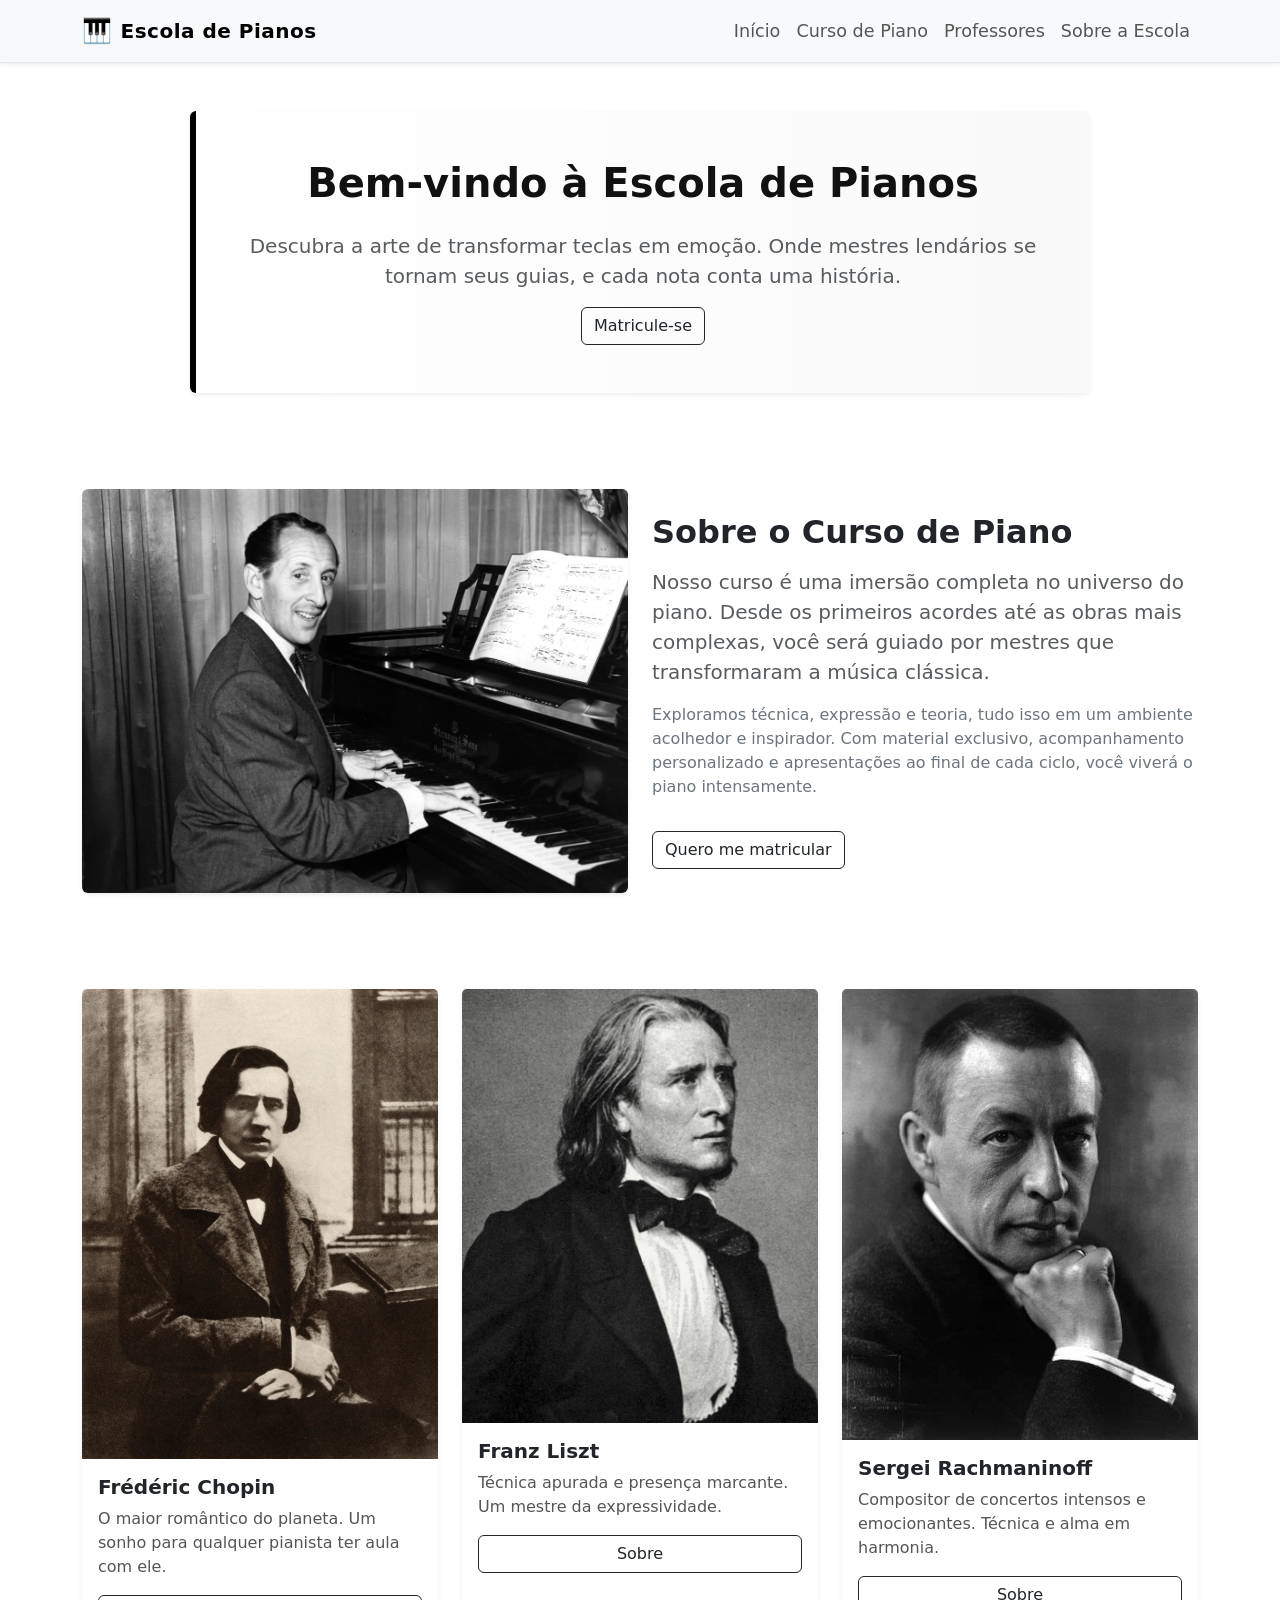
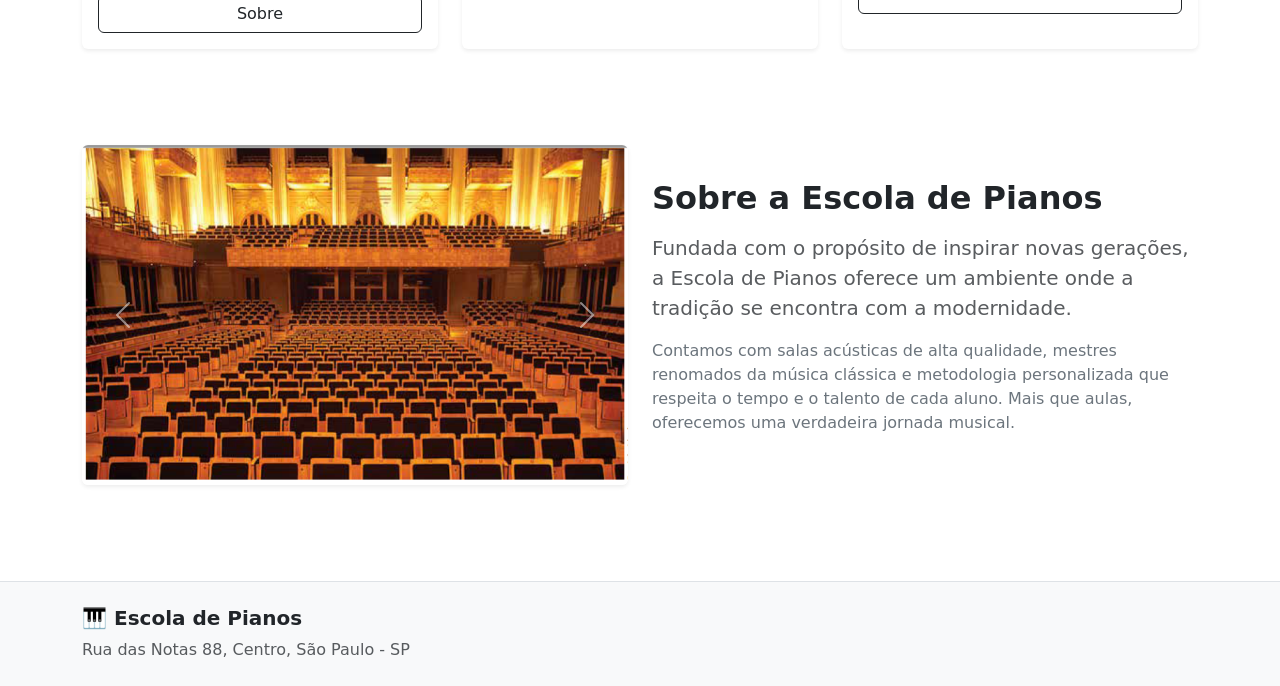
==== index.html @ ec3e9e20 "commit inicial" ====
<!DOCTYPE html>
<html lang="pt-br">
<head>
  <meta charset="UTF-8">
  <meta name="viewport" content="width=device-width, initial-scale=1.0">
  <title>Escola de Pianos</title>
  <link rel="stylesheet" href="style.css">
  <link href="https://cdn.jsdelivr.net/npm/bootstrap@5.3.3/dist/css/bootstrap.min.css" rel="stylesheet">
  <style>
    html {
      scroll-behavior: smooth;
    }
  </style>
</head>
<body>

  
  <nav class="navbar navbar-expand-lg navbar-light bg-light shadow-sm">
    <div class="container d-flex justify-content-between align-items-center">
      <a class="navbar-brand fw-bold d-flex align-items-center" href="#">
        <span class="me-2 fs-4">🎹</span> Escola de Pianos
      </a>
  
    
  
      <button class="navbar-toggler" type="button" data-bs-toggle="collapse"
              data-bs-target="#navbarNav" aria-controls="navbarNav"
              aria-expanded="false" aria-label="Toggle navigation">
        <span class="navbar-toggler-icon"></span>
      </button>
      
      <div class="collapse navbar-collapse" id="navbarNav">
        <ul class="navbar-nav ms-auto">
          <li class="nav-item">
            <a class="nav-link" href="index.html">Início</a>
          </li>
          <li class="nav-item">
            <a class="nav-link" href="#curso">Curso de Piano</a>
          </li>
          <li class="nav-item">
            <a class="nav-link" href="#professores">Professores</a>
          </li>
          <li class="nav-item">
            <a class="nav-link" href="#sobre">Sobre a Escola</a>
          </li>
         
        
          
          </li>
        </ul>
      </div>
    </div>
  </nav>
  <section class="container my-5">
    <div class="hero-box p-5 rounded text-center shadow-sm">
      <h1 class="display-5 fw-bold mb-4">Bem-vindo à Escola de Pianos</h1>
      <p class="lead text-muted">
        Descubra a arte de transformar teclas em emoção. Onde mestres lendários se tornam seus guias, e cada nota conta uma história.
      </p>
      <button class="btn btn-outline-dark w-60" data-bs-toggle="modal" data-bs-target="#formModal">Matricule-se</button>
    </div>
  </section>
  <section id="curso" class="container py-5">
    <div class="row align-items-center">
      <div class="col-md-6">
        <img src="./img/piano-curso.png" alt="Curso de Piano" class="img-fluid rounded shadow-sm">
      </div>
      <div class="col-md-6 mt-4 mt-md-0">
        <h2 class="fw-bold mb-3">Sobre o Curso de Piano</h2>
        <p class="lead text-muted">
          Nosso curso é uma imersão completa no universo do piano. Desde os primeiros acordes até as obras mais complexas, você será guiado por mestres que transformaram a música clássica.
        </p>
        <p class="text-secondary">
          Exploramos técnica, expressão e teoria, tudo isso em um ambiente acolhedor e inspirador. Com material exclusivo, acompanhamento personalizado e apresentações ao final de cada ciclo, você viverá o piano intensamente.
        </p>
        <button type="button" class="btn btn-outline-dark mt-3" data-bs-toggle="modal" data-bs-target="#formModal">
          Quero me matricular
        </button>
        
      </div>
    </div>
  </section>
  <section id="professores" class="container py-5">
    <div class="row g-4 justify-content-center">
      <div class="col-md-4 col-sm-6">
        <div class="card h-100 border-0 shadow-sm">
          <img src="./img/chopin.png" class="card-img-top" alt="Frédéric Chopin">
          <div class="card-body">
            <h5 class="card-title">Frédéric Chopin</h5>
            <p class="card-text">O maior romântico do planeta. Um sonho para qualquer pianista ter aula com ele.</p>
            <a href="chopin.html" class="btn btn-outline-dark w-100">Sobre</a>
          </div>
        </div>
      </div>

      <div class="col-md-4 col-sm-6">
        <div class="card h-100 border-0 shadow-sm">
          <img src="./img/lizst.png" class="card-img-top" alt="Franz Liszt">
          <div class="card-body">
            <h5 class="card-title">Franz Liszt</h5>
            <p class="card-text">Técnica apurada e presença marcante. Um mestre da expressividade.</p>
            <a href="liszt.html" class="btn btn-outline-dark w-100">Sobre</a>
          </div>
        </div>
      </div>

      <div class="col-md-4 col-sm-6">
        <div class="card h-100 border-0 shadow-sm">
          <img src="./img/rachmaninoff.png" class="card-img-top" alt="Sergei Rachmaninoff">
          <div class="card-body">
            <h5 class="card-title">Sergei Rachmaninoff</h5>
            <p class="card-text">Compositor de concertos intensos e emocionantes. Técnica e alma em harmonia.</p>
            <a href="rach.html" class="btn btn-outline-dark w-100">Sobre</a>
          </div>
        </div>
      </div>
    </div>
  </section>
  <script src="https://cdn.jsdelivr.net/npm/bootstrap@5.3.3/dist/js/bootstrap.bundle.min.js"></script>
  <div class="modal fade" id="formModal" tabindex="-1" aria-labelledby="formModalLabel" aria-hidden="true">
    <div class="modal-dialog">
      <div class="modal-content shadow">
        <div class="modal-header">
          <h5 class="modal-title" id="formModalLabel">Matricule-se</h5>
          <button type="button" class="btn-close" data-bs-dismiss="modal" aria-label="Fechar"></button>
        </div>
        <div class="modal-body">
          <form>
            <div class="mb-3">
              <label for="nome" class="form-label">Nome</label>
              <input type="text" class="form-control" id="nome" placeholder="Seu nome" required>
            </div>
            <div class="mb-3">
              <label for="email" class="form-label">E-mail</label>
              <input type="email" class="form-control" id="email" placeholder="seuemail@exemplo.com" required>
            </div>
            <div class="mb-3">
              <label for="mensagem" class="form-label">Mensagem</label>
              <textarea class="form-control" id="mensagem" rows="3" placeholder="Digite sua mensagem..." required></textarea>
            </div>
            <button type="submit" class="btn btn-dark w-100">Enviar</button>
          </form>
        </div>
      </div>
    </div>
  </div>
  
  <section id="sobre" class="container py-5">
    <div class="row align-items-center">
      <div class="col-md-6 mb-4 mb-md-0">
        <div id="carouselEscola" class="carousel slide shadow-sm rounded" data-bs-ride="carousel">
          <div class="carousel-inner rounded">
            <div class="carousel-item active">
              <img src="./img/escola4.png" class="d-block w-100" alt="Sala de aula 1">
            </div>
            <div class="carousel-item">
              <img src="./img/escola2.png" class="d-block w-100" alt="Sala de aula 2">
            </div>
            <div class="carousel-item">
              <img src="./img/escola3.png" class="d-block w-100" alt="Apresentação de alunos">
            </div>
          </div>
          <button class="carousel-control-prev" type="button" data-bs-target="#carouselEscola" data-bs-slide="prev">
            <span class="carousel-control-prev-icon" aria-hidden="true"></span>
          </button>
          <button class="carousel-control-next" type="button" data-bs-target="#carouselEscola" data-bs-slide="next">
            <span class="carousel-control-next-icon" aria-hidden="true"></span>
          </button>
        </div>
      </div>
      <div class="col-md-6">
        <h2 class="fw-bold mb-3">Sobre a Escola de Pianos</h2>
        <p class="lead text-muted">
          Fundada com o propósito de inspirar novas gerações, a Escola de Pianos oferece um ambiente onde a tradição se encontra com a modernidade. 
        </p>
        <p class="text-secondary">
          Contamos com salas acústicas de alta qualidade, mestres renomados da música clássica e metodologia personalizada que respeita o tempo e o talento de cada aluno. Mais que aulas, oferecemos uma verdadeira jornada musical.
        </p>
      </div>
    </div>
  </section>
  <footer class="bg-light text-center text-lg-start border-top mt-5">
    <div class="container py-4">
      <div class="row align-items-center justify-content-between">
  
        <div class="col-md-4 text-md-start mb-3 mb-md-0">
          <h5 class="fw-bold">🎹 Escola de Pianos</h5>
          <p class="mb-0 text-muted">Rua das Notas 88, Centro, São Paulo - SP</p>
        </div>
  
        <div class="col-md-4 text-md-end">
          <a href="https://www.instagram.com" target="_blank" class="text-dark me-3">
            <i class="bi bi-instagram fs-4"></i>
          </a>
          <a href="https://wa.me/5511999999999" target="_blank" class="text-dark">
            <i class="bi bi-whatsapp fs-4"></i>
          </a>
        </div>
  
      </div>
    </div>
  </footer>
</body>
</html>
---- style.css ----
.navbar {
    background-color: #fdfdfd;
    padding: 0.9rem 1.5rem;
    border-bottom: 1px solid #e6e6e6;
  }
  
  .navbar-brand {
    font-size: 1.7rem;
    color: #0080ff;
    letter-spacing: 0.5px;
    transition: color 0.3s ease;
  }
  
  .navbar-brand:hover {
    color: #000;
  }
  
  .navbar-nav .nav-link {
    font-size: 1.1rem;
    color: #555;
    padding: 10px 16px;
    transition: all 0.3s ease;
    border-radius: 4px;
  }
  
  .navbar-nav .nav-link:hover,
  .navbar-nav .nav-link.active {
    color: #fff;
    background-color: #212529; 
  }
  
  
  .navbar-toggler {
    border: none;
  }
  
  .navbar-toggler-icon {
    background-image: url("data:image/svg+xml,%3csvg xmlns='http://www.w3.org/2000/svg' fill='%23212529' viewBox='0 0 30 30'%3e%3cpath stroke='rgba(33, 37, 41, 1)' stroke-linecap='round' stroke-miterlimit='10' stroke-width='2' d='M4 7h22M4 15h22M4 23h22'/%3e%3c/svg%3e");
  }
  
 
  @media (max-width: 992px) {
    .navbar-nav {
      text-align: center;
      padding-top: 1rem;
    }
  }
body {
    font-family: 'Segoe UI', sans-serif;
    background-color: #f9f9f9;
    color: #333;
  }
  
  .navbar-brand {
    font-size: 1.5rem;
  }
  
  .card {
    border-radius: 12px;
    transition: transform 0.2s ease, box-shadow 0.2s ease;
  }
  
  .card:hover {
    transform: translateY(-5px);
    box-shadow: 0 10px 20px rgba(0,0,0,0.08);
  }
  
  .card-title {
    font-weight: 600;
    margin-bottom: 0.75rem;
  }
  
  .card-text {
    font-size: 1rem;
    color: #555;
  }
  
  .btn-outline-dark {
    border-radius: 20px;
    padding: 8px 16px;
    font-size: 0.9rem;
  }
  
  @media (max-width: 768px) {
    .navbar-nav {
      text-align: center;
    }
  }
  .hero-box {
    background: linear-gradient(to right, #ffffff, #f9f9f9);
    border-left: 6px solid #000;
    max-width: 900px;
    margin: 0 auto;
    transition: all 0.3s ease;
  }
  
  .hero-box:hover {
    transform: scale(1.01);
    box-shadow: 0 12px 25px rgba(0, 0, 0, 0.05);
  }
  
  .hero-box h1 {
    font-size: 2.5rem;
    color: #111;
  }
  
  .hero-box p {
    font-size: 1.25rem;
    color: #555;
  }
  #curso img {
    transition: transform 0.3s ease;
  }
  #curso img:hover {
    transform: scale(1.02);
  }
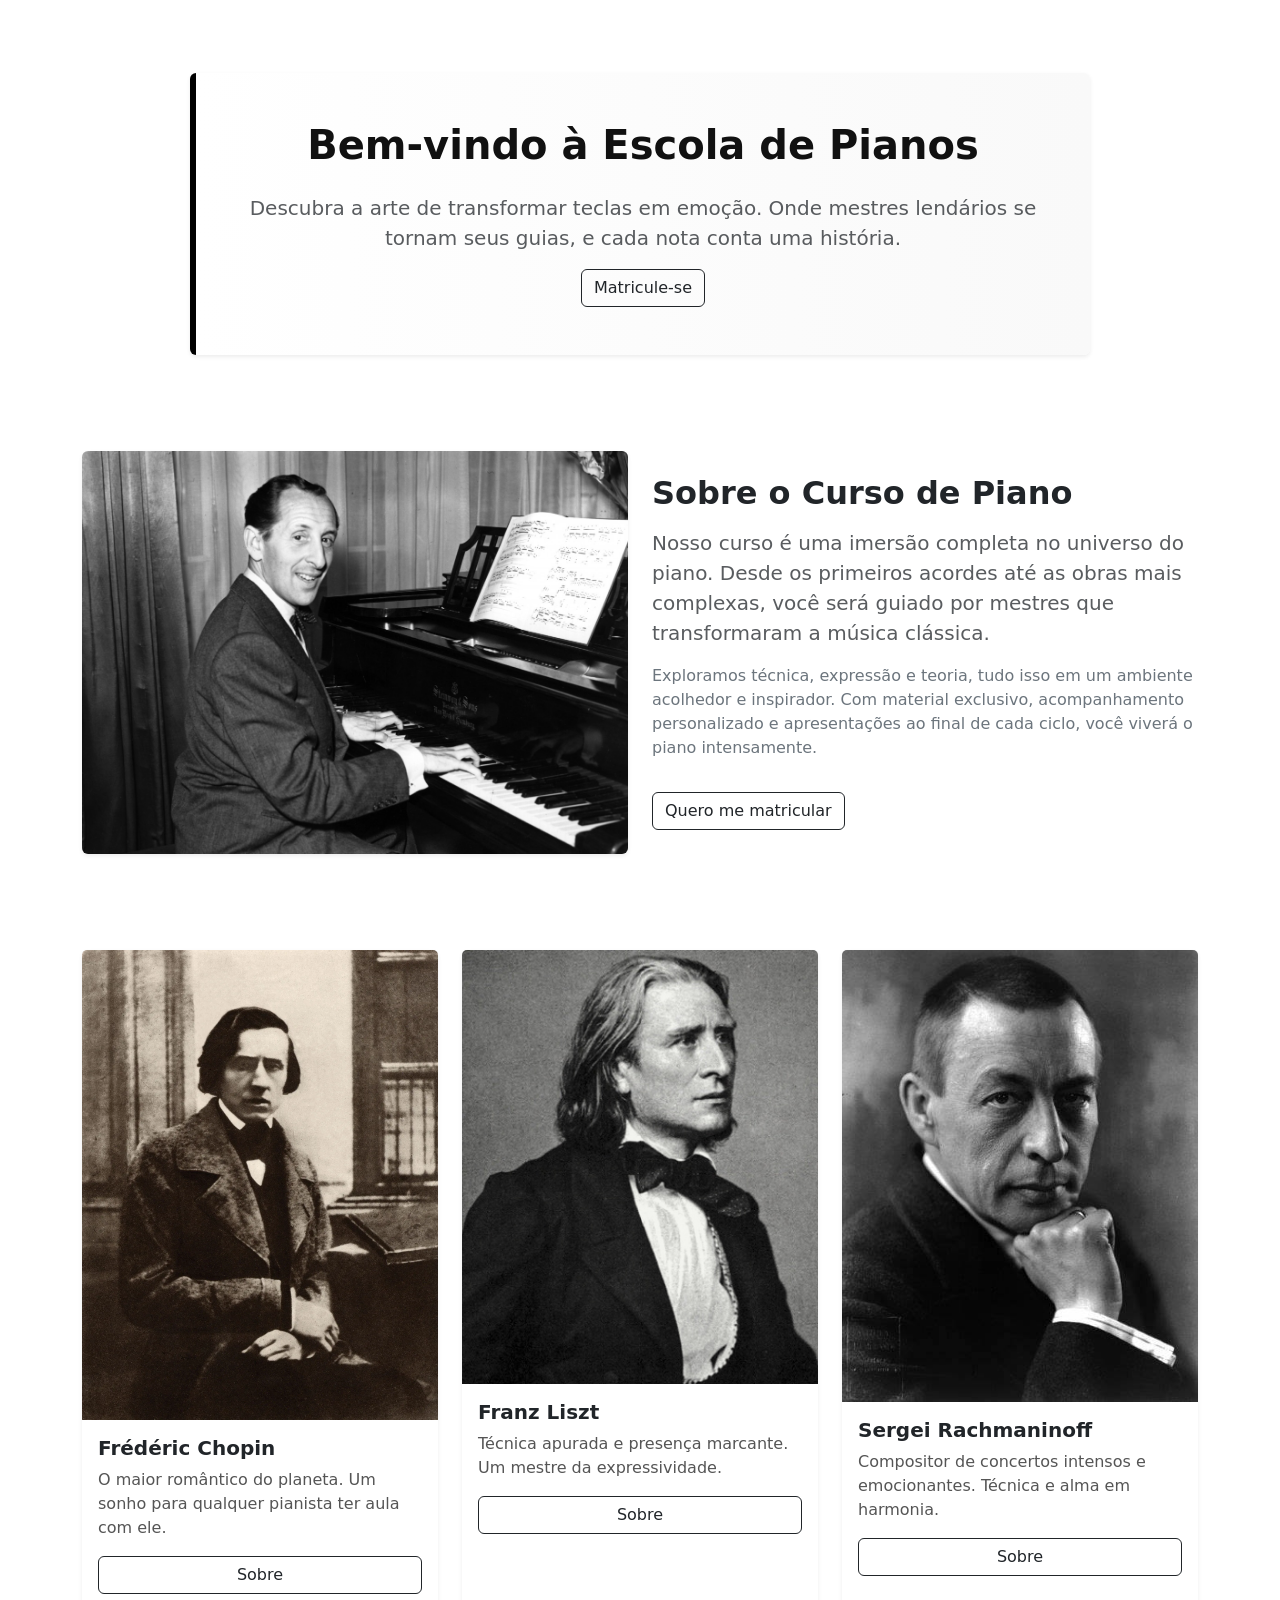
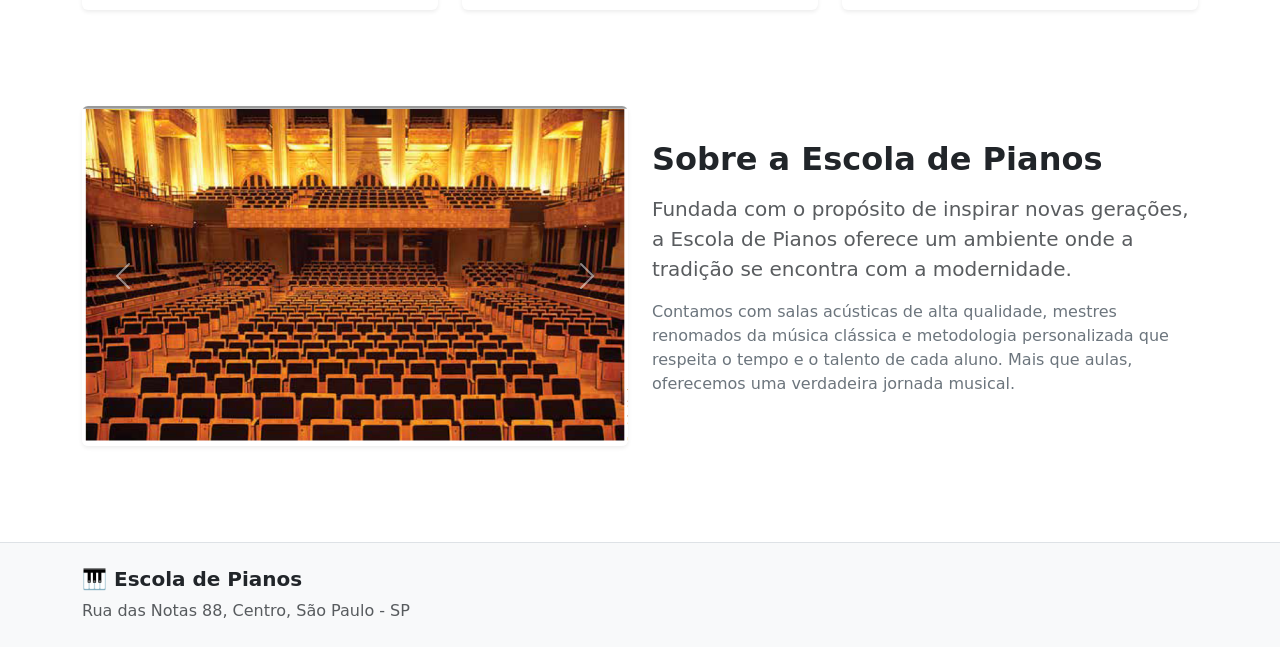
==== commit 5995f795: "deletei uma div" ====
--- a/index.html
+++ b/index.html
@@ -14,12 +14,6 @@
 </head>
 <body>
 
-  
-  <nav class="navbar navbar-expand-lg navbar-light bg-light shadow-sm">
-    <div class="container d-flex justify-content-between align-items-center">
-      <a class="navbar-brand fw-bold d-flex align-items-center" href="#">
-        <span class="me-2 fs-4">🎹</span> Escola de Pianos
-      </a>
   
     
   
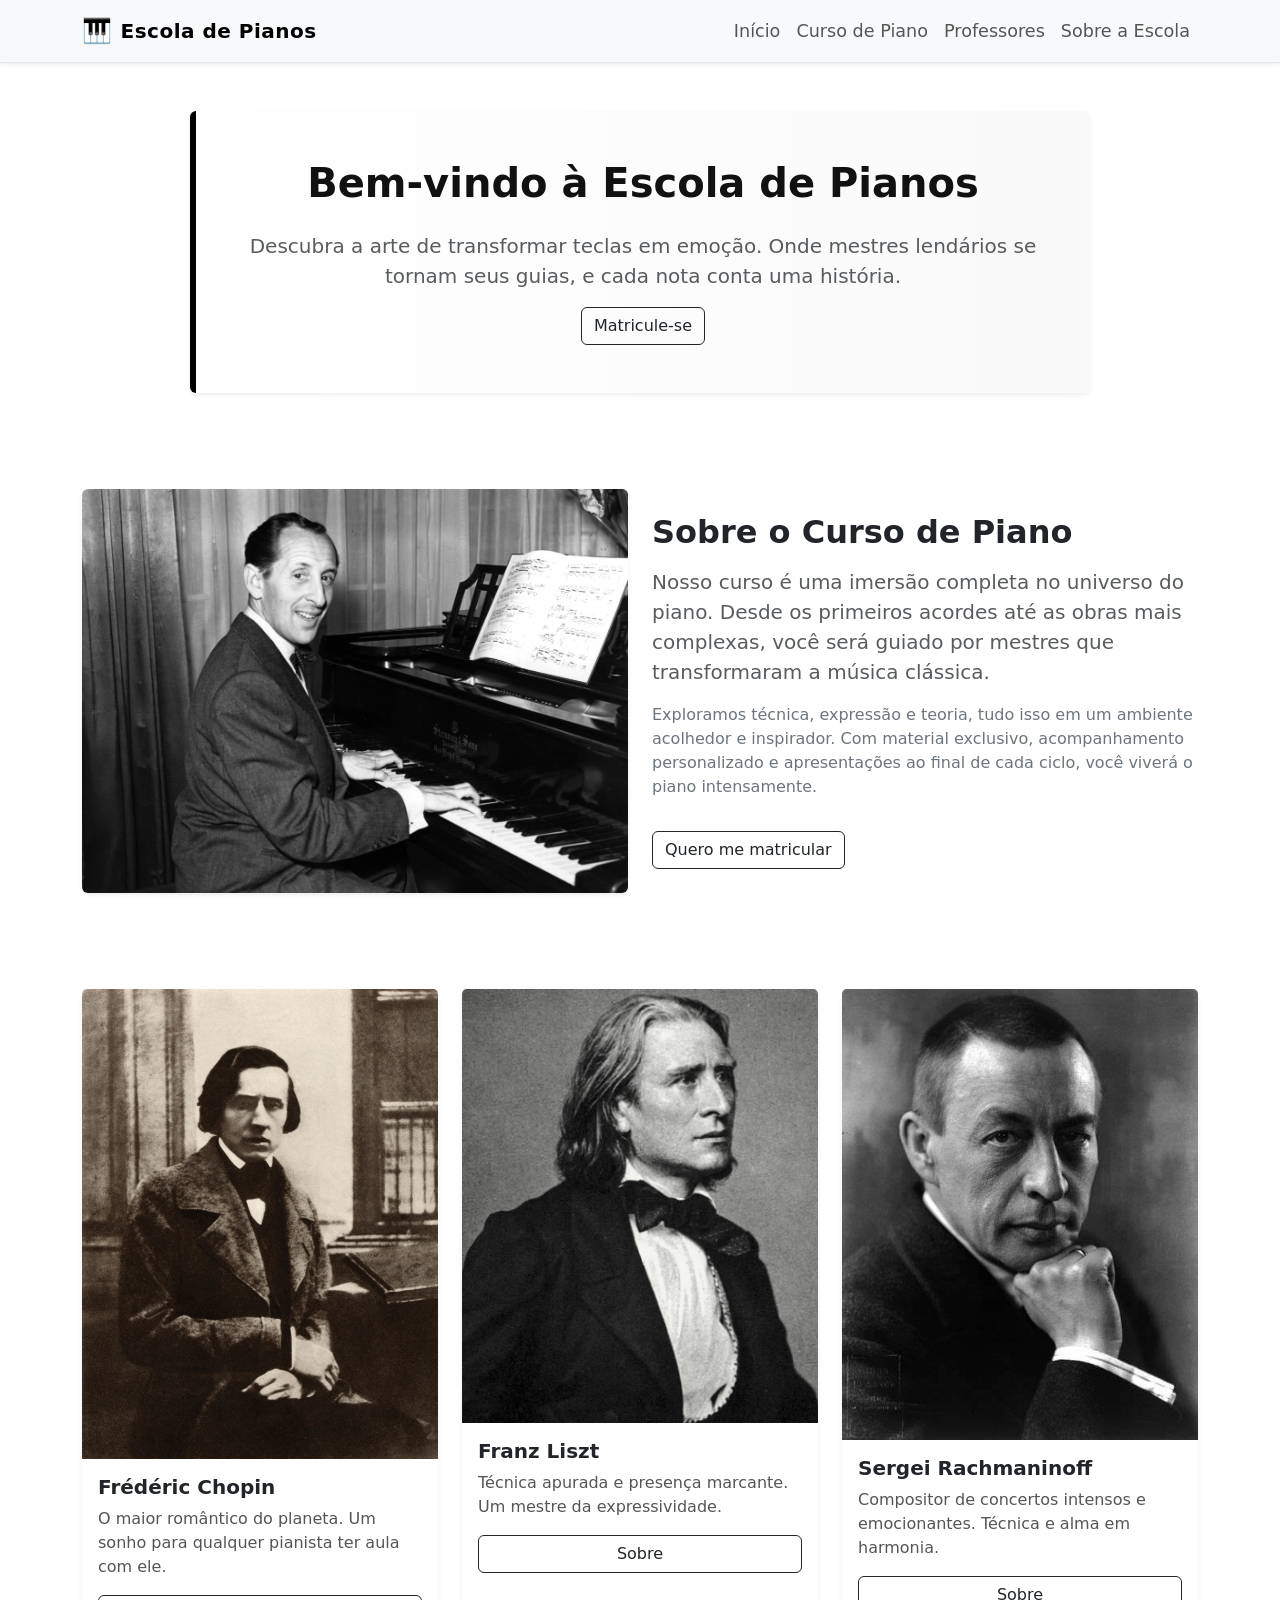
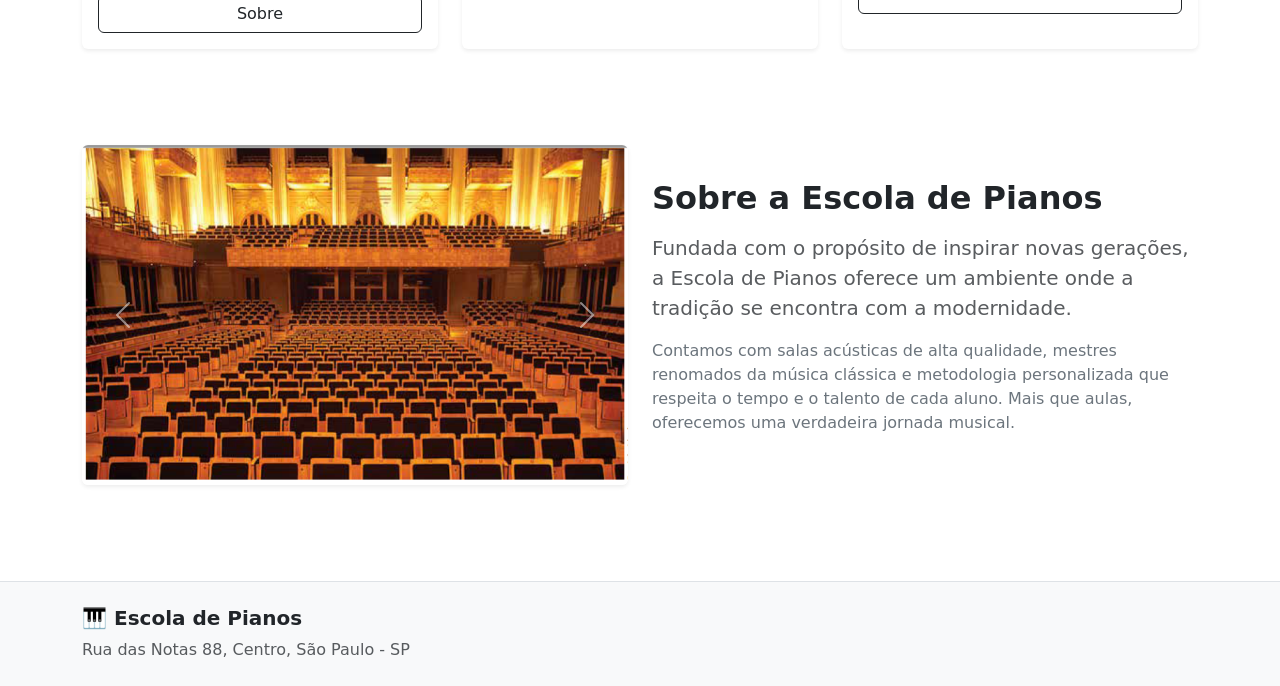
==== commit 4ecd75d8: "voltamos a div" ====
--- a/index.html
+++ b/index.html
@@ -15,6 +15,12 @@
 <body>
 
   
+  <nav class="navbar navbar-expand-lg navbar-light bg-light shadow-sm">
+    <div class="container d-flex justify-content-between align-items-center">
+      <a class="navbar-brand fw-bold d-flex align-items-center" href="#">
+        <span class="me-2 fs-4">🎹</span> Escola de Pianos
+      </a>
+  
     
   
       <button class="navbar-toggler" type="button" data-bs-toggle="collapse"
